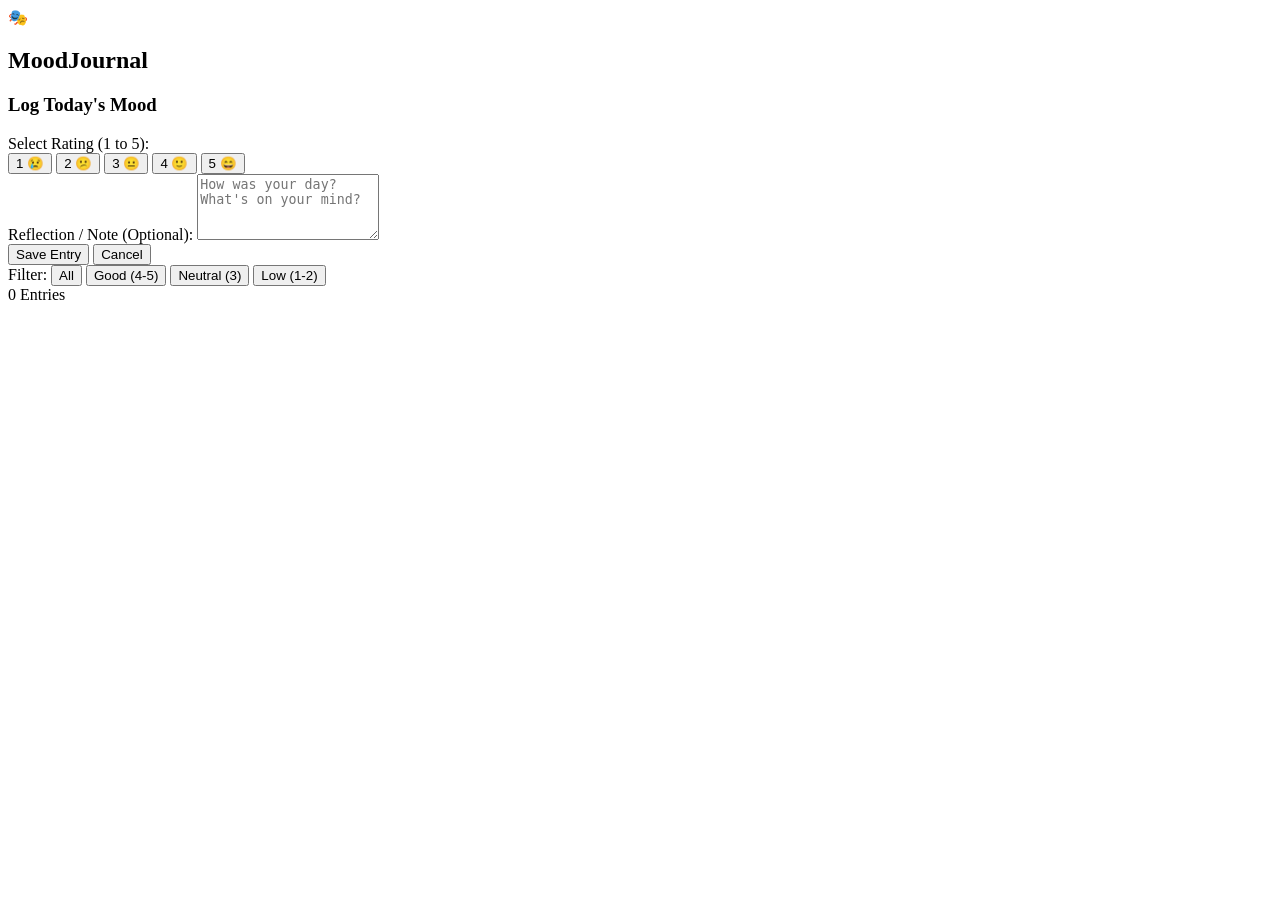
==== index.html @ ad348c28 "Rename CSS and JS file references to lowercase" ====
<!DOCTYPE html>
<html lang="en">
<head>
    <meta charset="UTF-8">
    <meta name="viewport" content="width=device-width, initial-scale=1.0">
    <title>Mood Journal</title>
    <link href="https://fonts.googleapis.com/css2?family=Plus+Jakarta+Sans:wght@400;500;600;700&display=swap" rel="stylesheet">
    <link rel="stylesheet" href="mood-journal.css">
</head>
<body>

    <div class="app-layout">
        <!-- Sidebar Input Form -->
        <aside class="sidebar">
            <div class="brand">
                <span class="brand-icon">🎭</span>
                <h2>Mood<span>Journal</span></h2>
            </div>

            <form id="moodForm" class="form-card" onsubmit="event.preventDefault();">
                <h3 id="formTitle">Log Today's Mood</h3>
                
                <div class="input-group">
                    <label>Select Rating (1 to 5):</label>
                    <div class="rating-buttons" id="ratingContainer">
                        <button type="button" class="rate-btn" data-value="1">1 😢</button>
                        <button type="button" class="rate-btn" data-value="2">2 😕</button>
                        <button type="button" class="rate-btn active" data-value="3">3 😐</button>
                        <button type="button" class="rate-btn" data-value="4">4 🙂</button>
                        <button type="button" class="rate-btn" data-value="5">5 😄</button>
                    </div>
                </div>

                <div class="input-group">
                    <label for="noteInput">Reflection / Note (Optional):</label>
                    <textarea id="noteInput" rows="4" placeholder="How was your day? What's on your mind?"></textarea>
                </div>

                <div class="form-actions">
                    <button type="button" id="saveBtn" class="btn-primary">
                        <span id="saveBtnText">Save Entry</span>
                    </button>
                    <button type="button" id="cancelBtn" class="btn-secondary hidden">Cancel</button>
                </div>
            </form>
        </aside>

        <!-- Main Content Area -->
        <main class="main-content">
            <header class="top-bar">
                <div class="filter-group">
                    <span class="filter-label">Filter:</span>
                    <button class="filter-btn active" data-filter="all">All</button>
                    <button class="filter-btn" data-filter="good">Good (4-5)</button>
                    <button class="filter-btn" data-filter="neutral">Neutral (3)</button>
                    <button class="filter-btn" data-filter="low">Low (1-2)</button>
                </div>
                <div class="stats-badge">
                    <span id="countBadge">0</span> Entries
                </div>
            </header>

            <div id="journalList" class="entries-list"></div>
        </main>
    </div>

    <script src="mood-journal.js"></script>
</body>
</html>
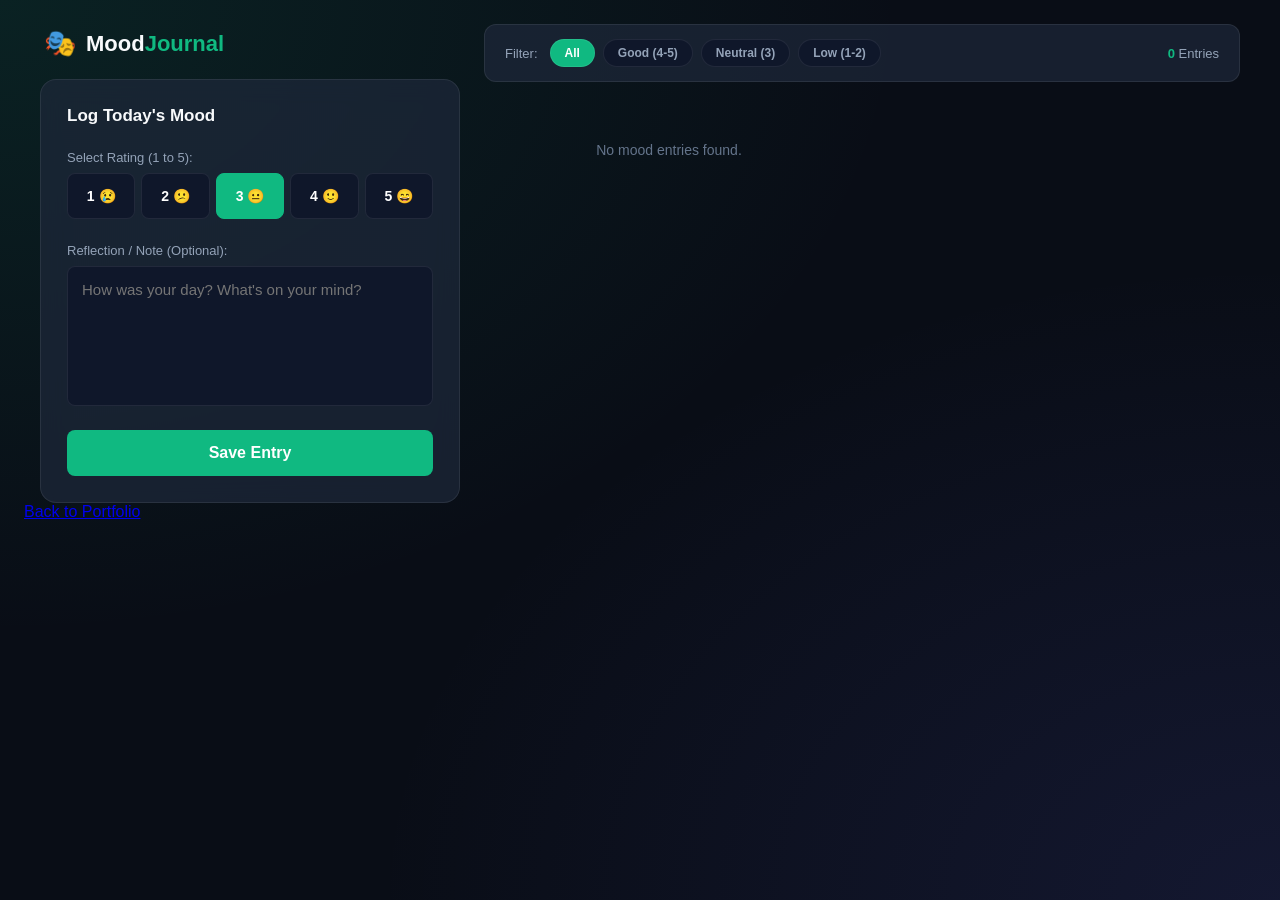
==== commit a604eda5: "Refactor index.html by removing comments and adding link Removed comments for sidebar and main conte" ====
--- a/index.html
+++ b/index.html
@@ -10,7 +10,6 @@
 <body>
 
     <div class="app-layout">
-        <!-- Sidebar Input Form -->
         <aside class="sidebar">
             <div class="brand">
                 <span class="brand-icon">🎭</span>
@@ -45,7 +44,6 @@
             </form>
         </aside>
 
-        <!-- Main Content Area -->
         <main class="main-content">
             <header class="top-bar">
                 <div class="filter-group">
@@ -65,5 +63,6 @@
     </div>
 
     <script src="mood-journal.js"></script>
+      <a href="https://mariam-mousa223.github.io/Portfolio/" class="back-link">Back to Portfolio</a>
 </body>
 </html>
--- a/mood-journal.css
+++ b/mood-journal.css
@@ -0,0 +1,319 @@
+* {
+    box-sizing: border-box;
+    margin: 0;
+    padding: 0;
+    font-family: 'Plus Jakarta Sans', sans-serif;
+}
+
+body {
+    background: #090d16;
+    background-image: 
+        radial-gradient(at 0% 0%, rgba(16, 185, 129, 0.12) 0px, transparent 50%),
+        radial-gradient(at 100% 100%, rgba(99, 102, 241, 0.12) 0px, transparent 50%);
+    color: #f8fafc;
+    min-height: 100vh;
+    padding: 24px;
+}
+
+.app-layout {
+    max-width: 1200px;
+    margin: 0 auto;
+    display: grid;
+    grid-template-columns: 420px 1fr;
+    gap: 24px;
+}
+
+.sidebar {
+    display: flex;
+    flex-direction: column;
+    gap: 16px;
+    width: 420px;
+}
+
+.brand {
+    display: flex;
+    align-items: center;
+    gap: 10px;
+    padding: 4px;
+}
+
+.brand-icon {
+    font-size: 26px;
+}
+
+.brand h2 {
+    font-size: 22px;
+    font-weight: 700;
+}
+
+.brand span {
+    color: #10b981; /* لون زمردي مميز لدفتر المزاج */
+}
+
+.form-card {
+    background: rgba(30, 41, 59, 0.7);
+    border: 1px solid rgba(255, 255, 255, 0.08);
+    backdrop-filter: blur(12px);
+    border-radius: 16px;
+    padding: 22px;
+    display: flex;
+    flex-direction: column;
+    gap: 18px;
+}
+
+.form-card h3 {
+    font-size: 17px;
+    font-weight: 600;
+}
+
+.input-group {
+    display: flex;
+    flex-direction: column;
+    gap: 8px;
+}
+
+.input-group label {
+    font-size: 13px;
+    color: #94a3b8;
+}
+
+.rating-buttons {
+    display: grid;
+    grid-template-columns: repeat(5, 1fr);
+    gap: 6px;
+}
+
+.rate-btn {
+    background: #0f172a;
+    border: 1px solid rgba(255, 255, 255, 0.08);
+    color: white;
+    padding: 12px 0;
+    border-radius: 8px;
+    cursor: pointer;
+    font-size: 13px;
+    transition: all 0.2s;
+    text-align: center;
+}
+
+.rate-btn.active {
+    background: #10b981;
+    border-color: #10b981;
+    font-weight: 700;
+}
+
+textarea {
+    background: #0f172a;
+    border: 1px solid rgba(255, 255, 255, 0.08);
+    padding: 12px;
+    border-radius: 8px;
+    color: white;
+    font-size: 14px;
+    outline: none;
+    resize: none;
+}
+
+textarea:focus {
+    border-color: #10b981;
+    box-shadow: 0 0 0 3px rgba(16, 185, 129, 0.2);
+}
+
+.form-actions {
+    display: flex;
+    gap: 8px;
+}
+
+button {
+    border: none;
+    padding: 12px;
+    border-radius: 8px;
+    font-size: 14px;
+    font-weight: 600;
+    cursor: pointer;
+    transition: all 0.2s;
+}
+
+.btn-primary {
+    background: #10b981;
+    color: white;
+    width: 100%;
+}
+
+.btn-primary:hover {
+    background: #059669;
+}
+
+.btn-secondary {
+    background: #334155;
+    color: white;
+}
+
+.hidden { display: none; }
+
+/* Main Area */
+.main-content {
+    display: flex;
+    flex-direction: column;
+    gap: 20px;
+}
+
+.top-bar {
+    display: flex;
+    align-items: center;
+    justify-content: space-between;
+    background: rgba(30, 41, 59, 0.7);
+    border: 1px solid rgba(255, 255, 255, 0.08);
+    padding: 14px 20px;
+    border-radius: 12px;
+}
+
+.filter-group {
+    display: flex;
+    align-items: center;
+    gap: 8px;
+}
+
+.filter-label {
+    font-size: 13px;
+    color: #94a3b8;
+    margin-right: 4px;
+}
+
+.filter-btn {
+    background: #0f172a;
+    border: 1px solid rgba(255, 255, 255, 0.08);
+    color: #94a3b8;
+    padding: 6px 14px;
+    border-radius: 20px;
+    font-size: 12px;
+}
+
+.filter-btn.active {
+    background: #10b981;
+    color: white;
+}
+
+.stats-badge {
+    font-size: 13px;
+    color: #94a3b8;
+}
+
+.stats-badge span {
+    color: #10b981;
+    font-weight: 700;
+}
+
+/* Entries Grid - تحويل القائمة لشبكة كروت مريحة على التابلت */
+.entries-list {
+    display: grid;
+    grid-template-columns: repeat(auto-fill, minmax(280px, 1fr));
+    gap: 16px;
+}
+
+.entry-card {
+    background: rgba(30, 41, 59, 0.7);
+    border: 1px solid rgba(255, 255, 255, 0.08);
+    backdrop-filter: blur(12px);
+    border-radius: 14px;
+    padding: 18px;
+    display: flex;
+    flex-direction: column;
+    justify-content: space-between;
+    gap: 16px;
+    transition: all 0.2s ease;
+}
+
+.entry-card:hover {
+    transform: translateY(-3px);
+    border-color: rgba(16, 185, 129, 0.4);
+}
+
+.entry-left {
+    display: flex;
+    flex-direction: column;
+    gap: 10px;
+}
+
+.mood-badge {
+    display: inline-flex;
+    align-items: center;
+    gap: 6px;
+    padding: 6px 12px;
+    border-radius: 8px;
+    font-size: 14px;
+    font-weight: 700;
+    width: fit-content;
+}
+
+.bg-good { background: rgba(34, 197, 94, 0.15); color: #4ade80; border: 1px solid rgba(34, 197, 94, 0.3); }
+.bg-neutral { background: rgba(234, 179, 8, 0.15); color: #facc15; border: 1px solid rgba(234, 179, 8, 0.3); }
+.bg-low { background: rgba(239, 68, 68, 0.15); color: #f87171; border: 1px solid rgba(239, 68, 68, 0.3); }
+
+.entry-body {
+    display: flex;
+    flex-direction: column;
+    gap: 6px;
+}
+
+.entry-date {
+    font-size: 11px;
+    color: #64748b;
+    font-weight: 600;
+}
+
+.entry-note {
+    font-size: 14px;
+    color: #f1f5f9;
+    line-height: 1.5;
+}
+
+.entry-actions {
+    display: flex;
+    gap: 8px;
+    border-top: 1px solid rgba(255, 255, 255, 0.05);
+    padding-top: 12px;
+}
+
+.btn-edit, .btn-delete {
+    flex: 1;
+    padding: 8px;
+    font-size: 12px;
+    border-radius: 6px;
+    text-align: center;
+}
+
+/* زيادة ارتفاع النموذج طولياً */
+.form-card {
+    padding-top: 32px;
+    padding-bottom: 32px;
+    gap: 24px; /* توسيع المسافات الرأسية بين العناصر */
+}
+
+textarea {
+    min-height: 220px; /* زيادة طول مربع النص بشكل ملحوظ */
+    padding: 16px;
+    font-size: 15px;
+}
+
+/* تكبير عناصر النموذج الداخلي */
+.form-card {
+    padding: 26px; /* زيادة الهوامش الداخلية */
+}
+
+.rate-btn {
+    padding: 14px 0; /* تكبير أزرار الأرقام */
+    font-size: 14px;
+}
+
+textarea {
+    min-height: 140px; /* زيادة ارتفاع مربع النص للكتابة براحة */
+    font-size: 15px;
+    padding: 14px;
+}
+
+.btn-primary {
+    padding: 14px;
+    font-size: 16px; /* تكبير زر Save */
+}
+
+.btn-edit { background: rgba(234, 179, 8, 0.15); color: #facc15; }
+.btn-delete { background: rgba(239, 68, 68, 0.15); color: #f87171; }
